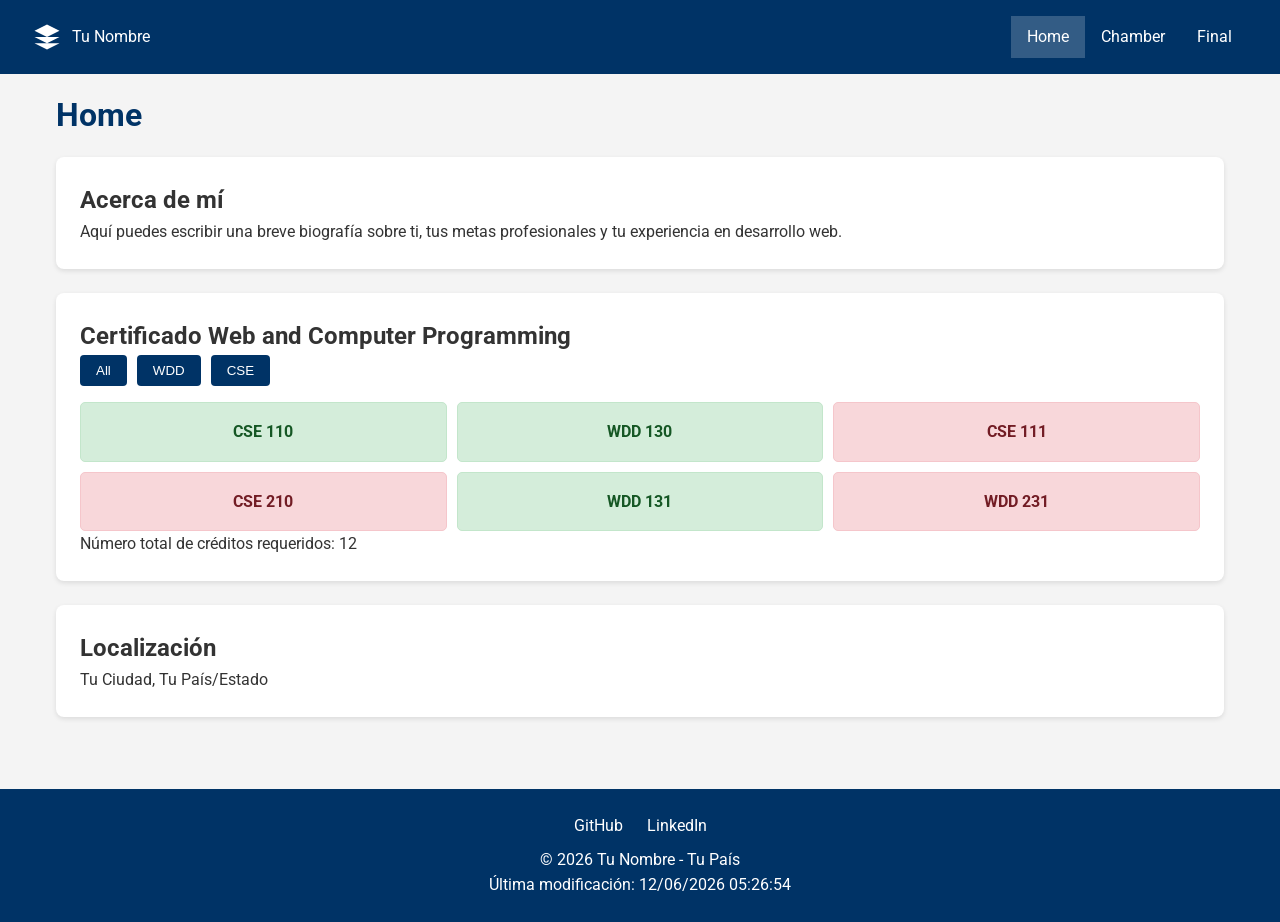
==== index.html @ 8fd328c4 "h" ====
<!DOCTYPE html>
<html lang="es">
<head>
    <meta charset="UTF-8">
    <meta name="viewport" content="width=device-width, initial-scale=1.0">
    <title>WDD231 - Course Home Page</title>
    <meta name="description" content="Página de inicio del curso WDD231 - Web Frontend Development II">
    <meta name="author" content="Tu Nombre">
    
    <!-- Google Fonts -->
    <link rel="preconnect" href="https://fonts.googleapis.com">
    <link rel="preconnect" href="https://fonts.gstatic.com" crossorigin>
    <link href="https://fonts.googleapis.com/css2?family=Roboto:wght@400;700&display=swap" rel="stylesheet">
    
    <!-- CSS Files -->
    <link rel="stylesheet" href="styles/small.css">
    <link rel="stylesheet" href="styles/larger.css">
    
    <!-- JavaScript files with defer -->
    <script src="scripts/navigation.js" defer></script>
    <script src="scripts/date.js" defer></script>
    <script src="scripts/course.js" defer></script>
</head>
<body>
    <header>
        <div class="logo-box">
            <!-- Ejemplo de logo SVG inline o imagen -->
            <svg viewBox="0 0 24 24" width="30" height="30" aria-label="Logo">
                <path fill="currentColor" d="M12 2L2 7l10 5 10-5-10-5zM2 17l10 5 10-5M2 12l10 5 10-5"/>
            </svg>
            <span>Tu Nombre</span>
        </div>
        <button id="menu-button" aria-label="Menú de navegación">&#9776;</button>
        <nav id="animate-nav">
            <a href="#" class="active">Home</a>
            <a href="#">Chamber</a>
            <a href="#">Final</a>
        </nav>
    </header>

    <main>
        <h1>Home</h1>
        
        <section class="card">
            <h2>Acerca de mí</h2>
            <p>Aquí puedes escribir una breve biografía sobre ti, tus metas profesionales y tu experiencia en desarrollo web.</p>
        </section>

        <section class="card">
            <h2>Certificado Web and Computer Programming</h2>
            <div class="filter-buttons">
                <button id="all">All</button>
                <button id="wdd">WDD</button>
                <button id="cse">CSE</button>
            </div>
            <div id="course-container"></div>
            <p id="total-credits"></p>
        </section>

        <section class="card">
            <h2>Localización</h2>
            <p>Tu Ciudad, Tu País/Estado</p>
        </section>
    </main>

    <footer>
        <div class="social-icons">
            <a href="https://github.com/tu-usuario" target="_blank" rel="noopener">GitHub</a>
            <a href="https://linkedin.com/in/tu-usuario" target="_blank" rel="noopener">LinkedIn</a>
        </div>
        <p>&copy; <span id="currentyear"></span> Tu Nombre - Tu País</p>
        <p>Última modificación: <span id="lastModified"></span></p>
    </footer>
</body>
</html>
---- styles/small.css ----
:root {
    --primary-color: #003366;
    --secondary-color: #ffcc00;
    --background-color: #f4f4f4;
    --text-color: #333333;
    --card-bg: #ffffff;
}

* {
    box-sizing: border-box;
    margin: 0;
    padding: 0;
}

body {
    font-family: 'Roboto', sans-serif;
    background-color: var(--background-color);
    color: var(--text-color);
    line-height: 1.6;
}

header {
    background-color: var(--primary-color);
    color: #fff;
    display: flex;
    justify-content: space-between;
    align-items: center;
    padding: 1rem;
    position: relative;
}

.logo-box {
    display: flex;
    align-items: center;
    gap: 10px;
}

#menu-button {
    background: none;
    border: none;
    color: #fff;
    font-size: 1.8rem;
    cursor: pointer;
}

nav {
    display: none;
    flex-direction: column;
    position: absolute;
    top: 100%;
    left: 0;
    width: 100%;
    background-color: var(--primary-color);
    box-shadow: 0 4px 6px rgba(0,0,0,0.1);
}

nav.open {
    display: flex;
}

nav a {
    color: #fff;
    text-decoration: none;
    padding: 1rem;
    text-align: center;
    border-top: 1px solid rgba(255,255,255,0.1);
}

nav a:hover, nav a.active {
    background-color: rgba(255,255,255,0.2);
}

main {
    padding: 1rem;
    max-width: 1200px;
    margin: 0 auto;
}

h1 {
    margin-bottom: 1rem;
    color: var(--primary-color);
}

.card {
    background-color: var(--card-bg);
    border-radius: 8px;
    padding: 1.5rem;
    margin-bottom: 1.5rem;
    box-shadow: 0 2px 5px rgba(0,0,0,0.1);
}

.filter-buttons {
    display: flex;
    gap: 10px;
    margin-bottom: 1rem;
}

.filter-buttons button {
    padding: 0.5rem 1rem;
    border: none;
    background-color: var(--primary-color);
    color: white;
    cursor: pointer;
    border-radius: 4px;
}

.filter-buttons button:hover {
    background-color: #002244;
}

#course-container {
    display: grid;
    grid-template-columns: 1fr;
    gap: 10px;
}

.course-card {
    padding: 1rem;
    border-radius: 5px;
    text-align: center;
    font-weight: bold;
}

.course-card.completed {
    background-color: #d4edda;
    border: 1px solid #c3e6cb;
    color: #155724;
}

.course-card.incomplete {
    background-color: #f8d7da;
    border: 1px solid #f5c6cb;
    color: #721c24;
}

footer {
    background-color: var(--primary-color);
    color: #fff;
    text-align: center;
    padding: 1.5rem;
    margin-top: 2rem;
}

.social-icons {
    margin-bottom: 0.5rem;
}

.social-icons a {
    color: #fff;
    margin: 0 10px;
    text-decoration: none;
}
---- styles/larger.css ----
@media screen and (min-width: 768px) {
    header {
        padding: 1rem 2rem;
    }

    #menu-button {
        display: none;
    }

    nav {
        display: flex !important;
        position: static;
        flex-direction: row;
        width: auto;
        background-color: transparent;
        box-shadow: none;
    }

    nav a {
        border-top: none;
        padding: 0.5rem 1rem;
    }

    #course-container {
        grid-template-columns: repeat(3, 1fr);
    }
}
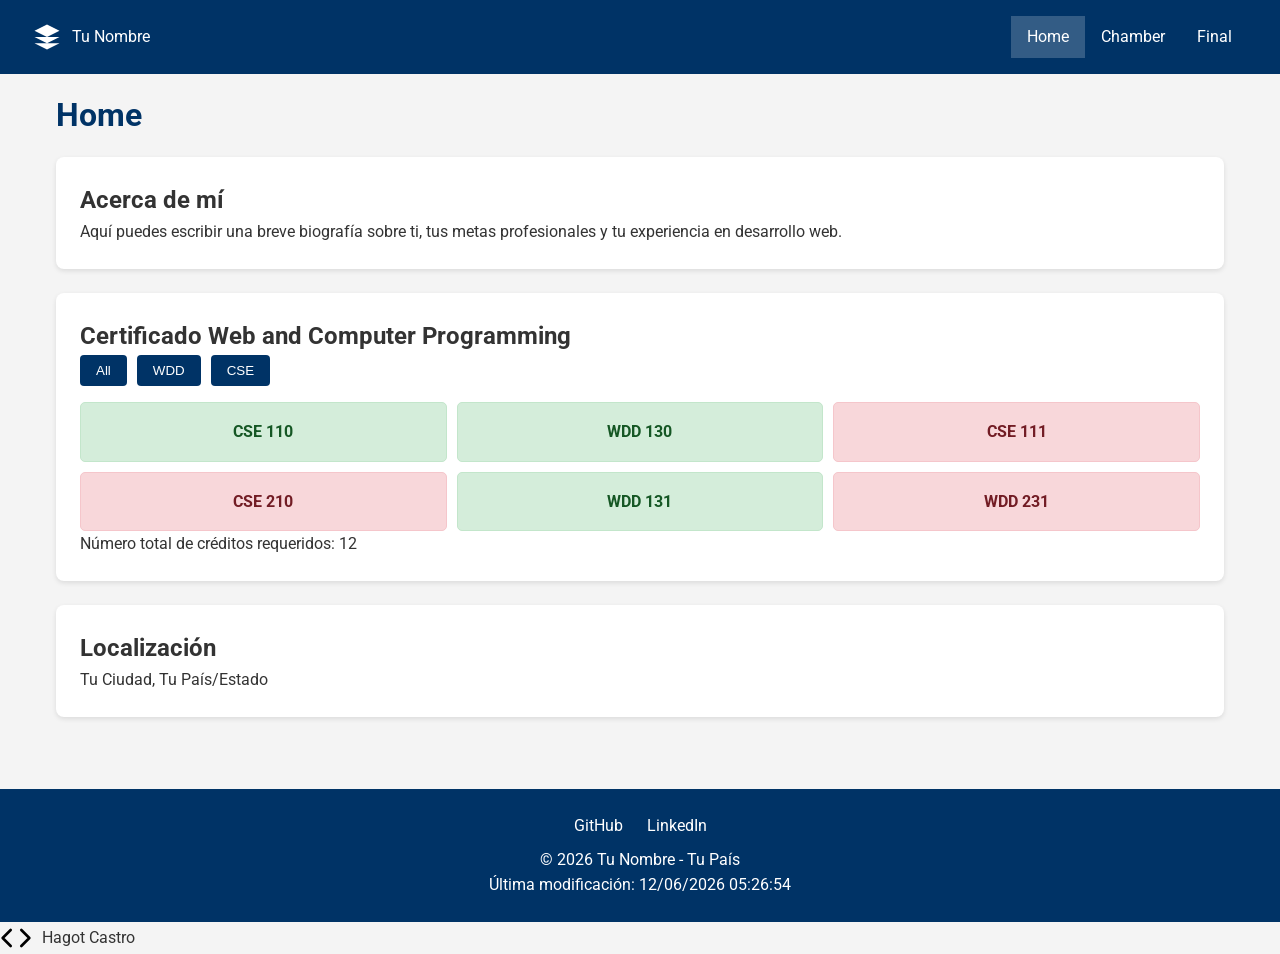
==== commit 665dff7b: "h" ====
--- a/index.html
+++ b/index.html
@@ -72,4 +72,8 @@
         <p>Última modificación: <span id="lastModified"></span></p>
     </footer>
 </body>
-</html>+</html>
+<div class="logo-box">
+    <img src="images/logo.svg" alt="Logo de WDD231" width="32" height="32">
+    <span>Hagot Castro</span>
+</div>
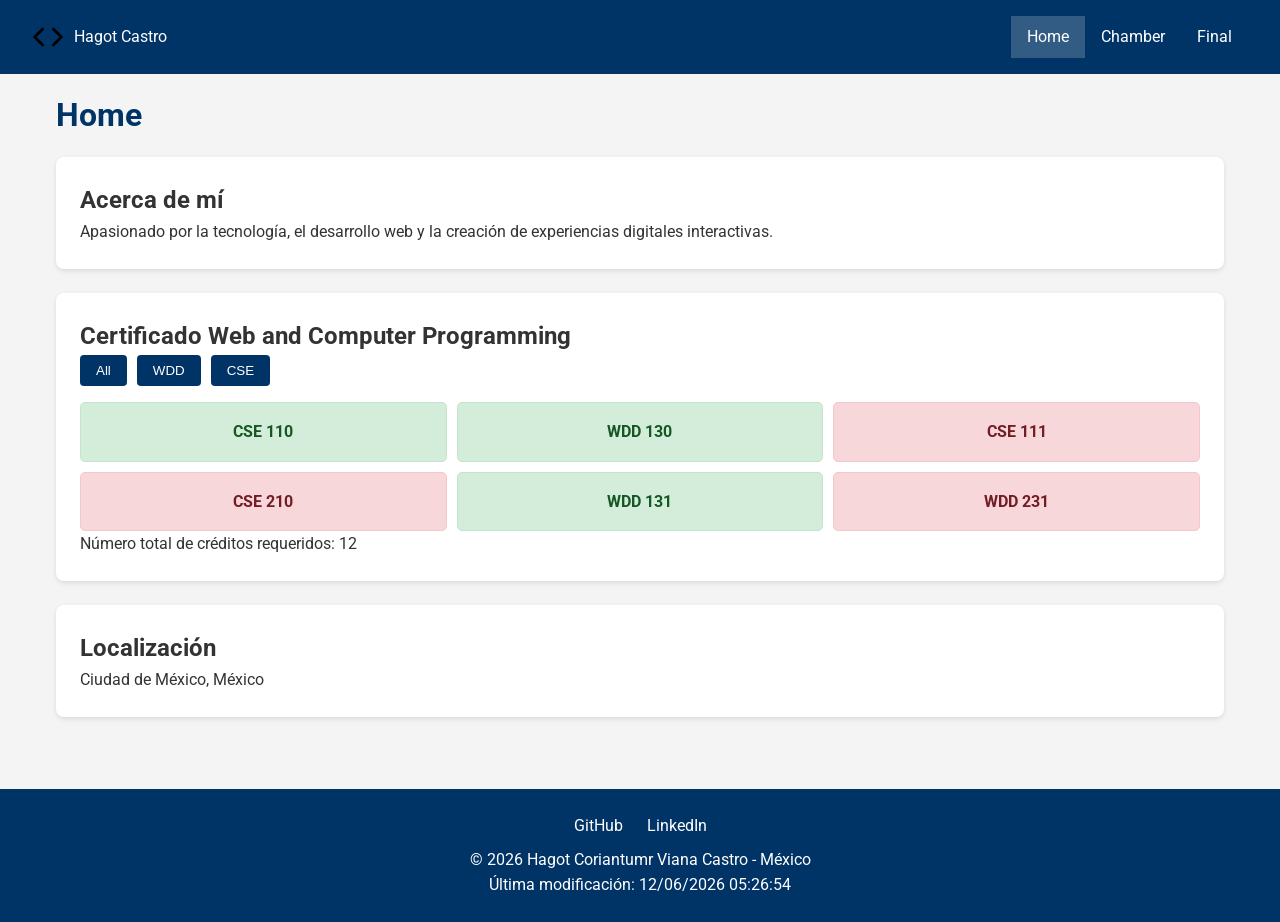
==== commit c605cbaa: "h" ====
--- a/index.html
+++ b/index.html
@@ -5,7 +5,7 @@
     <meta name="viewport" content="width=device-width, initial-scale=1.0">
     <title>WDD231 - Course Home Page</title>
     <meta name="description" content="Página de inicio del curso WDD231 - Web Frontend Development II">
-    <meta name="author" content="Tu Nombre">
+    <meta name="author" content="Hagot Coriantumr Viana Castro">
     
     <!-- Google Fonts -->
     <link rel="preconnect" href="https://fonts.googleapis.com">
@@ -24,11 +24,8 @@
 <body>
     <header>
         <div class="logo-box">
-            <!-- Ejemplo de logo SVG inline o imagen -->
-            <svg viewBox="0 0 24 24" width="30" height="30" aria-label="Logo">
-                <path fill="currentColor" d="M12 2L2 7l10 5 10-5-10-5zM2 17l10 5 10-5M2 12l10 5 10-5"/>
-            </svg>
-            <span>Tu Nombre</span>
+            <img src="images/logo.svg" alt="Logo de WDD231" width="32" height="32">
+            <span>Hagot Castro</span>
         </div>
         <button id="menu-button" aria-label="Menú de navegación">&#9776;</button>
         <nav id="animate-nav">
@@ -43,7 +40,7 @@
         
         <section class="card">
             <h2>Acerca de mí</h2>
-            <p>Aquí puedes escribir una breve biografía sobre ti, tus metas profesionales y tu experiencia en desarrollo web.</p>
+            <p>Apasionado por la tecnología, el desarrollo web y la creación de experiencias digitales interactivas.</p>
         </section>
 
         <section class="card">
@@ -59,7 +56,7 @@
 
         <section class="card">
             <h2>Localización</h2>
-            <p>Tu Ciudad, Tu País/Estado</p>
+            <p>Ciudad de México, México</p>
         </section>
     </main>
 
@@ -68,12 +65,8 @@
             <a href="https://github.com/tu-usuario" target="_blank" rel="noopener">GitHub</a>
             <a href="https://linkedin.com/in/tu-usuario" target="_blank" rel="noopener">LinkedIn</a>
         </div>
-        <p>&copy; <span id="currentyear"></span> Tu Nombre - Tu País</p>
+        <p>&copy; <span id="currentyear"></span> Hagot Coriantumr Viana Castro - México</p>
         <p>Última modificación: <span id="lastModified"></span></p>
     </footer>
 </body>
-</html>
-<div class="logo-box">
-    <img src="images/logo.svg" alt="Logo de WDD231" width="32" height="32">
-    <span>Hagot Castro</span>
-</div>+</html>
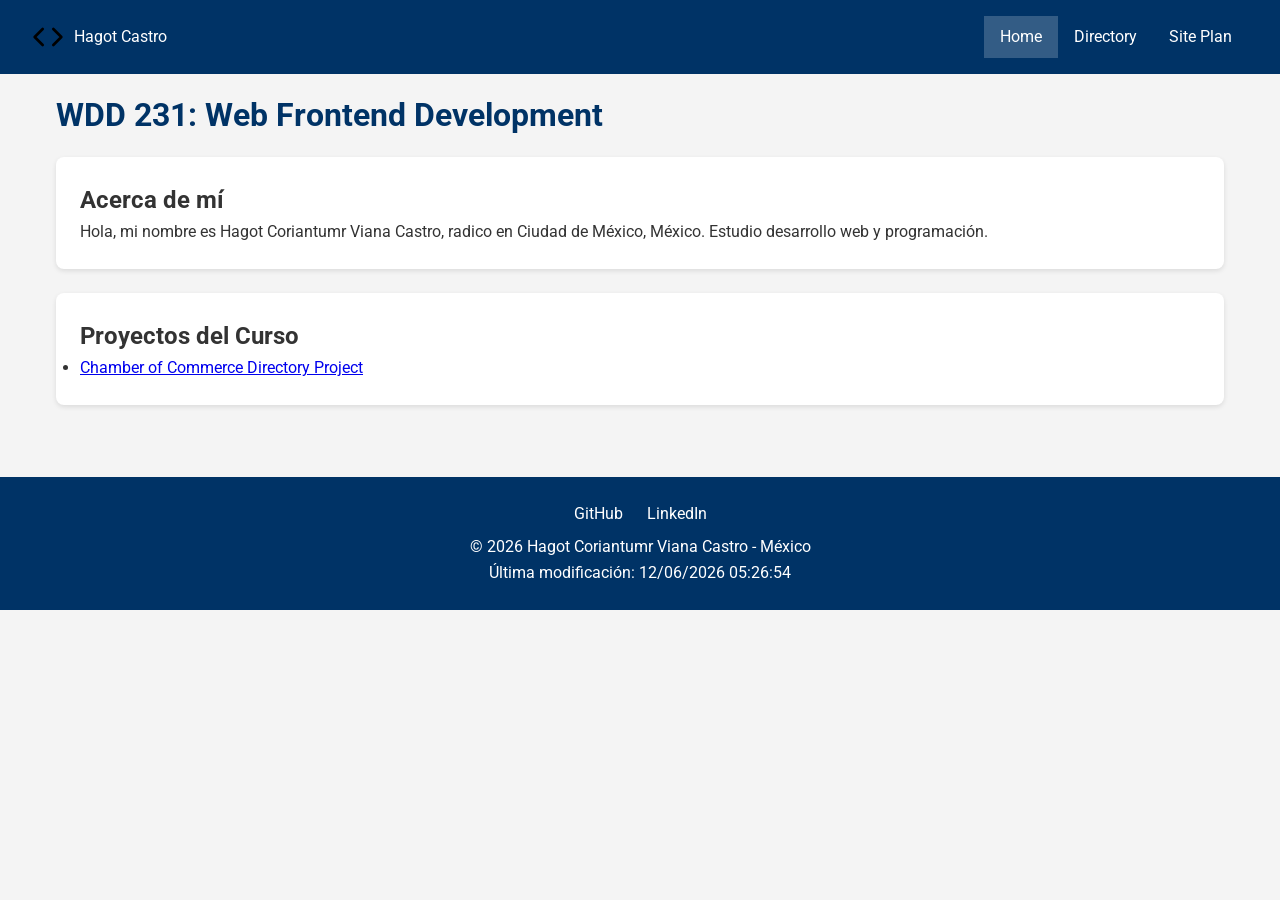
==== commit 9a82226f: "h" ====
--- a/index.html
+++ b/index.html
@@ -3,23 +3,28 @@
 <head>
     <meta charset="UTF-8">
     <meta name="viewport" content="width=device-width, initial-scale=1.0">
-    <title>WDD231 - Course Home Page</title>
-    <meta name="description" content="Página de inicio del curso WDD231 - Web Frontend Development II">
+    <title>WDD 231 - Hagot Coriantumr Viana Castro</title>
+    <meta name="description" content="Página de inicio principal para el curso WDD 231 Web Frontend Development.">
     <meta name="author" content="Hagot Coriantumr Viana Castro">
     
-    <!-- Google Fonts -->
+    <!-- Open Graph Meta Tags -->
+    <meta property="og:title" content="WDD 231 - Home">
+    <meta property="og:description" content="Portafolio y proyectos de desarrollo web frontend de Hagot Coriantumr Viana Castro.">
+    <meta property="og:image" content="https://havianacastro-jpg.github.io/wdd231/images/logo.svg">
+    <meta property="og:url" content="https://havianacastro-jpg.github.io/wdd231/index.html">
+
+    <link rel="icon" href="images/logo.svg" type="image/svg+xml">
+
     <link rel="preconnect" href="https://fonts.googleapis.com">
     <link rel="preconnect" href="https://fonts.gstatic.com" crossorigin>
     <link href="https://fonts.googleapis.com/css2?family=Roboto:wght@400;700&display=swap" rel="stylesheet">
     
-    <!-- CSS Files -->
+    <link rel="stylesheet" href="styles/normalize.css">
     <link rel="stylesheet" href="styles/small.css">
-    <link rel="stylesheet" href="styles/larger.css">
+    <link rel="stylesheet" href="styles/larger.css" media="(min-width: 768px)">
     
-    <!-- JavaScript files with defer -->
     <script src="scripts/navigation.js" defer></script>
     <script src="scripts/date.js" defer></script>
-    <script src="scripts/course.js" defer></script>
 </head>
 <body>
     <header>
@@ -29,41 +34,32 @@
         </div>
         <button id="menu-button" aria-label="Menú de navegación">&#9776;</button>
         <nav id="animate-nav">
-            <a href="#" class="active">Home</a>
-            <a href="#">Chamber</a>
-            <a href="#">Final</a>
+            <a href="index.html" class="active">Home</a>
+            <a href="chamber/directory.html">Directory</a>
+            <a href="#">Site Plan</a>
         </nav>
     </header>
 
     <main>
-        <h1>Home</h1>
+        <h1>WDD 231: Web Frontend Development</h1>
         
         <section class="card">
             <h2>Acerca de mí</h2>
-            <p>Apasionado por la tecnología, el desarrollo web y la creación de experiencias digitales interactivas.</p>
+            <p>Hola, mi nombre es Hagot Coriantumr Viana Castro, radico en Ciudad de México, México. Estudio desarrollo web y programación.</p>
         </section>
 
         <section class="card">
-            <h2>Certificado Web and Computer Programming</h2>
-            <div class="filter-buttons">
-                <button id="all">All</button>
-                <button id="wdd">WDD</button>
-                <button id="cse">CSE</button>
-            </div>
-            <div id="course-container"></div>
-            <p id="total-credits"></p>
-        </section>
-
-        <section class="card">
-            <h2>Localización</h2>
-            <p>Ciudad de México, México</p>
+            <h2>Proyectos del Curso</h2>
+            <ul>
+                <li><a href="chamber/directory.html">Chamber of Commerce Directory Project</a></li>
+            </ul>
         </section>
     </main>
 
     <footer>
         <div class="social-icons">
-            <a href="https://github.com/tu-usuario" target="_blank" rel="noopener">GitHub</a>
-            <a href="https://linkedin.com/in/tu-usuario" target="_blank" rel="noopener">LinkedIn</a>
+            <a href="https://github.com/havianacastro-jpg" target="_blank" rel="noopener">GitHub</a>
+            <a href="https://linkedin.com/in/havianacastro-jpg" target="_blank" rel="noopener">LinkedIn</a>
         </div>
         <p>&copy; <span id="currentyear"></span> Hagot Coriantumr Viana Castro - México</p>
         <p>Última modificación: <span id="lastModified"></span></p>
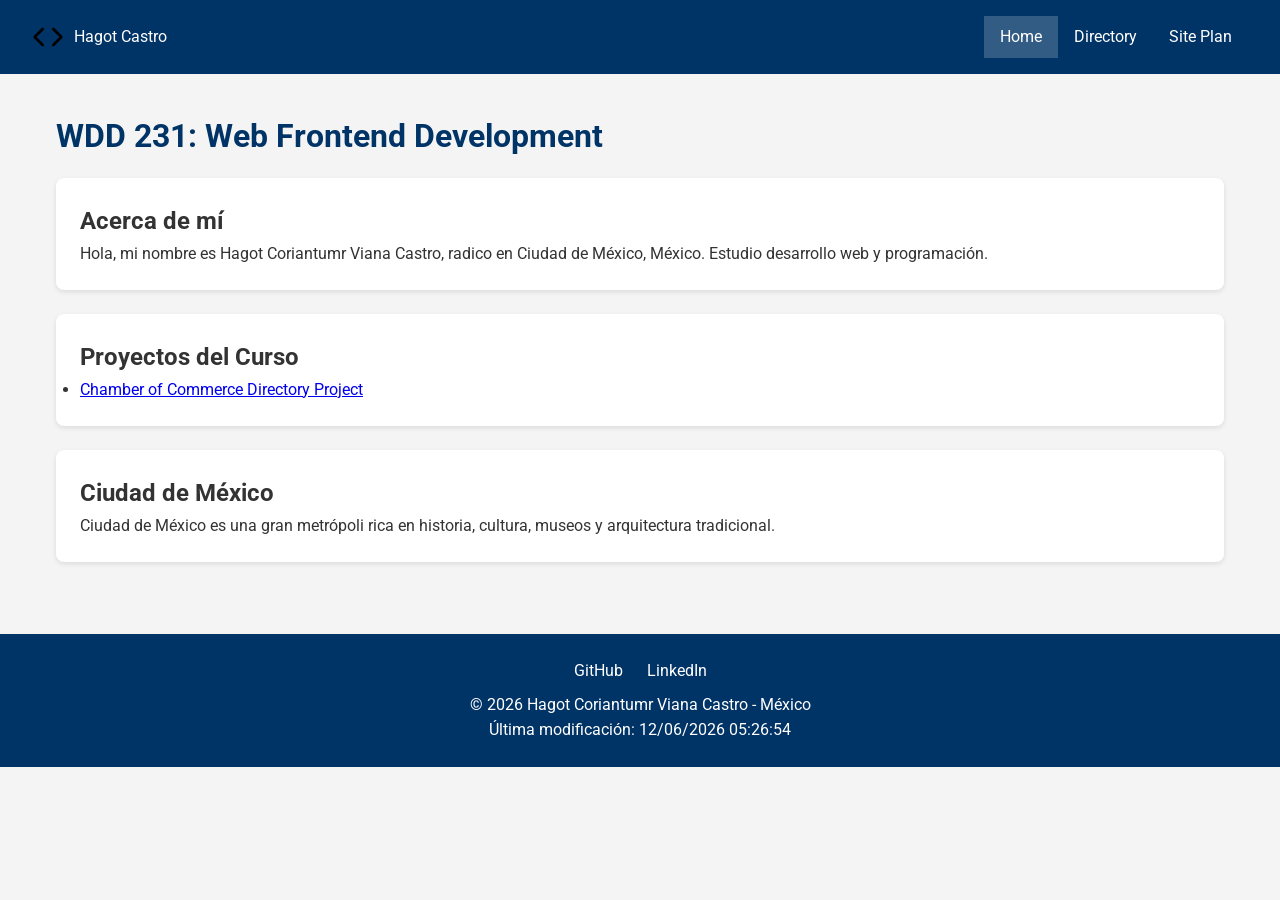
==== commit c7fd0230: "h" ====
--- a/index.html
+++ b/index.html
@@ -54,6 +54,11 @@
                 <li><a href="chamber/directory.html">Chamber of Commerce Directory Project</a></li>
             </ul>
         </section>
+
+        <section class="card">
+            <h2>Ciudad de México</h2>
+            <p>Ciudad de México es una gran metrópoli rica en historia, cultura, museos y arquitectura tradicional.</p>
+        </section>
     </main>
 
     <footer>
